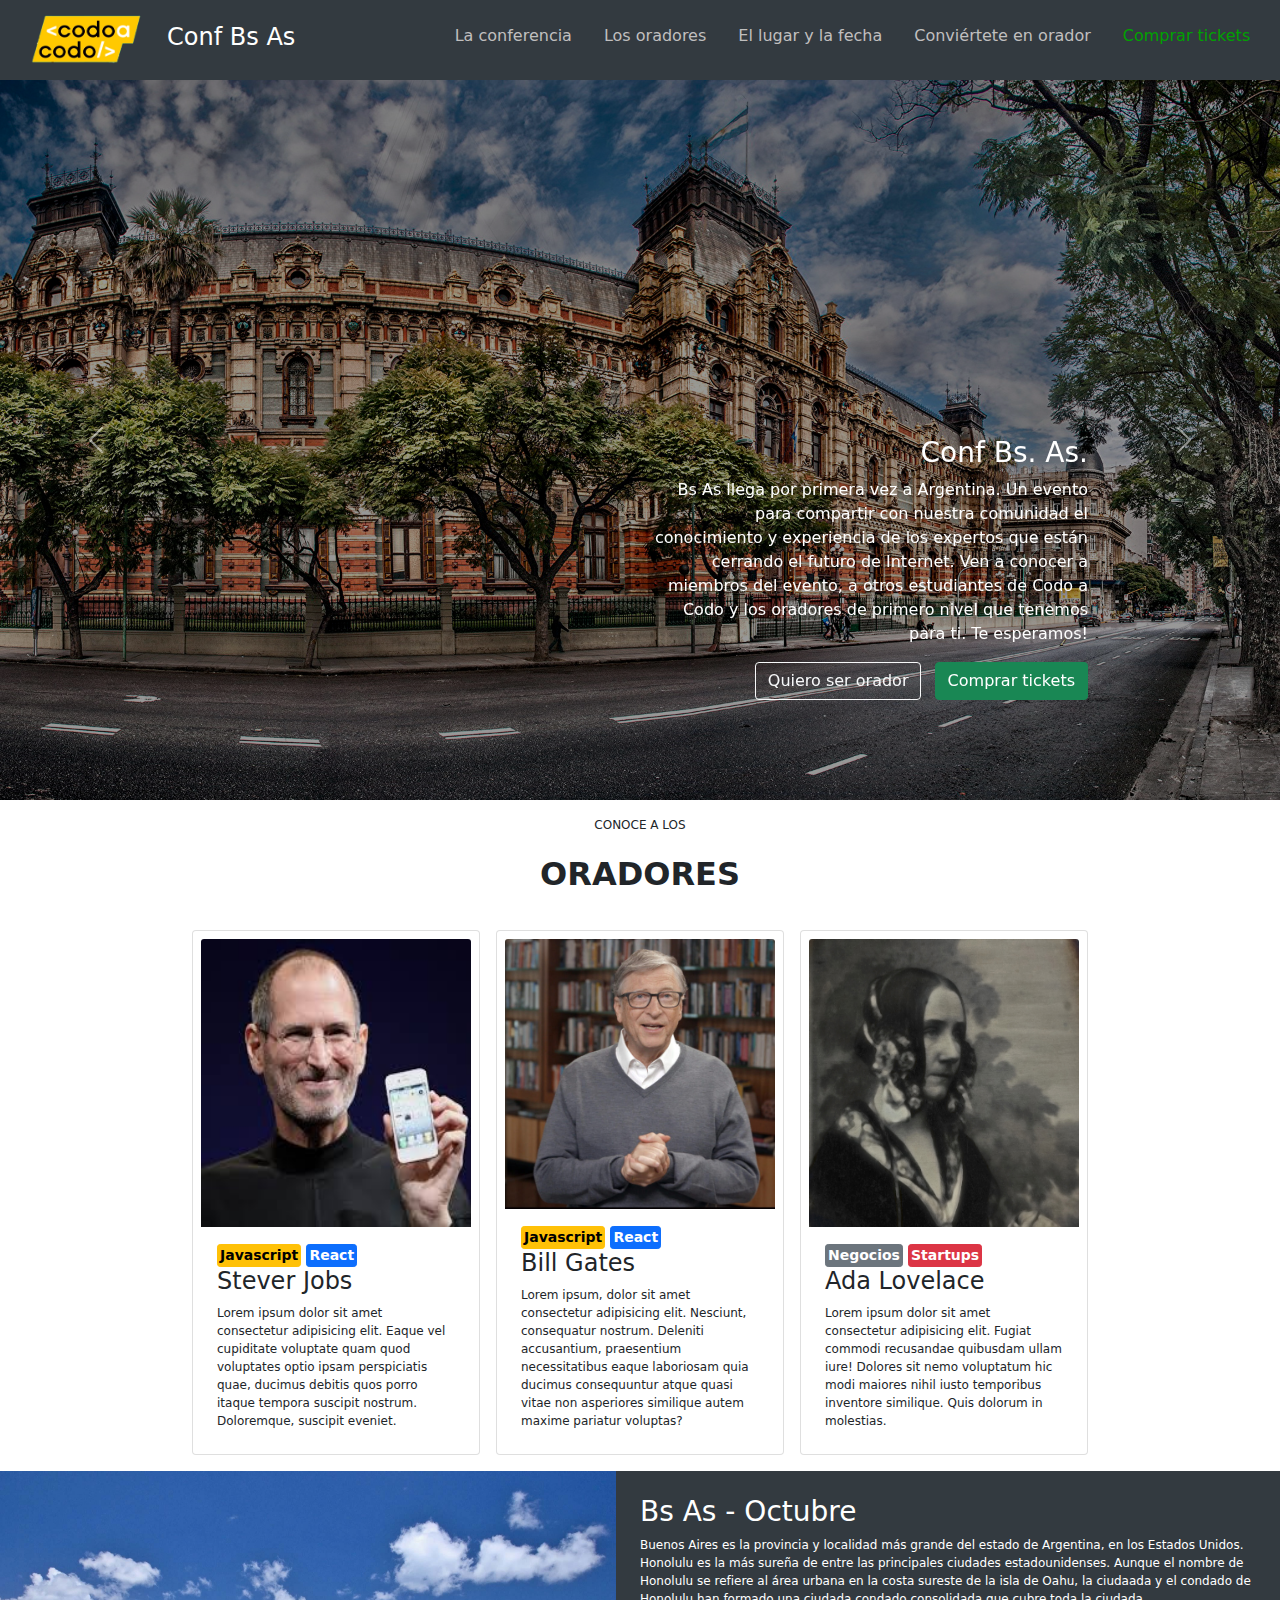
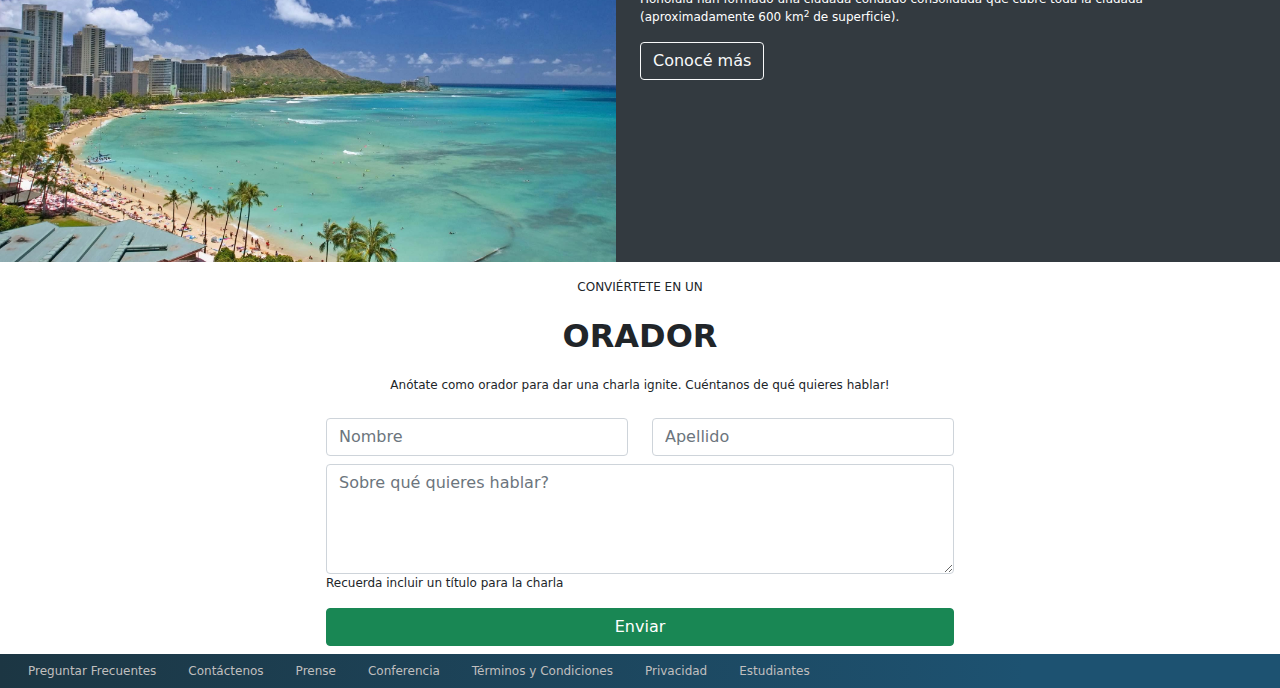
==== index.html @ 6a8ac91a "v.RC-01-edito alineacion header" ====
<!DOCTYPE html>
<html lang="es">
<head>
    <meta charset="UTF-8">
    <meta http-equiv="X-UA-Compatible" content="IE=edge">
    <meta name="viewport" content="width=device-width, initial-scale=1.0">
    <link rel="stylesheet" href="bootstrap-5.1.3-dist/css/bootstrap.min.css">
    <title>CaC22035-PHP-TP-Integradror</title>
    <style>
        *{
            margin: 0px;
            padding: 0px;
            box-sizing: border-box;
        }        
        .colorFondo{
            background-color: rgb(51,58,64);
        }
        .colorgradiente{
            /* desde rgb(29,55,68)=#1c3643 hasta rgb(29,82,113)=#1d5271*/ 
            /* background-image: linear-gradient(to left, #051937, #004d7a, #008793, #00bf72, #a8eb12); */
            background: linear-gradient(90deg,#1c3643 0%, #1d5271 80%);
        }
        .buttom_bajo{
            padding: 0px 2px;
            font-weight: bold;
        }
        /* .imagenopaca{
            filter: brightness(0.1);
            filter: opacity(0.8);
        } */
        .sobreCarrousel{
            background-color: black;
            filter:opacity(0.5);
            position: absolute;
            left: 0px;
            bottom: 0px;
            width: 100%;
            text-align: right;
        }
        /* div[class|="solapado"]{
            /* position: absolute; * /
        } */
        /* div.solapado_2{
            color: white;
            margin: 10%;
            /* text-align: right; * /
            align-items: right ;
                position: relative;
                top: 0px;
                left: 0px;
            z-index: 100;
            width: 50%;
            height: 50%;
        } */
        .buttom_opaco_soloborde  {
            border-color: white;
            color: white;
        }
        .buttom_opaco_visible{
            filter: opacity(100%);
            color: white;
        }
        .fuentexs{
            font-size: 0.75em;
        }
        .fuentemd{
            font-size: 2em;
            font-weight: bold;
        }
        .nav-link{
            text-decoration: none;
            color: rgb(192, 191, 191);
        }
        .nav-link:active{
            color: white;
        }
        .filter{
            -webkit-filter: brightness(60%);
            filter: brightness(60%);
        }
        .no-filter{
            -webkit-filter: brightness(100%);
            filter: brightness(100%);
        }

    </style>
</head>
<body>
    <!-- PHP FULL STACK - CaC 22035 - 1er C 2022 - TP Integrador Final Front End -->
    <!-- Alcance: Deberán replicar la siguiente página principal con lo visto en clase hasta el momento, se recomienda usar bootstrap.
        - Las imágenes a utilizar se encuentran en un comprimido, así como la imagen final.
        - La entrega será pegando el link de donde está alojado su trabajo, puede ser cualquiera de las siguientes alternativas ftp, servidor gratuito, github o algúna herramienta que permita alojar el trabajo.
        - Fecha de entrega 1/5    
    -->
    <header class="colorFondo">
        <div class="container-fluid">

            <div class="row">
                <div class="col-12 col-md-4"> <!--logo codo a codo-->
                    <!-- justify-content: right -->
                    <img src="img/logo_codoacodo.png"  style="width: 150px; height:80px;"> <!-- class="img-fluid" -->
                <!-- </div> -->
                <!-- <div class="col-2"> titulo -->
                    <!-- justify-content: left -->
                    <span class="float-left text-white" style="font-size: 1.5em;">Conf Bs As</span>
                </div>
                <div class="col-12 col-md-8 justify-content-end align-middle mt-3 mr-1">  <!-- nav -->
                    <ul class="nav">
                        <li class="nav-item">            
                            <a class="nav-link active" href="#conferencia">La conferencia</a>            
                        </li>            
                        <li class="nav-item">            
                            <a class="nav-link" href="#oradores">Los oradores</a>            
                        </li> 
                        <li class="nav-item">            
                            <a class="nav-link" href="#lugaryfecha">El lugar y la fecha</a>            
                        </li>        
                        <li class="nav-item">            
                            <a class="nav-link" href="#convertite">Conviértete en orador</a>            
                        </li>                                    
                        <li class="nav-item">            
                            <a class="nav-link" href="#comprar" style="color: rgb(1, 161, 1);">Comprar tickets</a>            
                        </li>            
                    </ul>  
                </div>
            </div>
        </div>
    </header>
    <main style="margin:0; padding:0;">
        <div class="container-fluid">
            <div class="row justify-content-xs-center" id="conferencia">   <!-- CARROUSEL --> 
                <!-- viene de /clase14/bootstrapCarrouse.html -->
                <div class="col p-0 m-0">  <!-- <div class="col-sm-12">-->
                    <!-- <div class="solapado_1"> -->
                        <div id="carouselExampleControls" class="carousel slide" data-bs-ride="carousel">
                            <div class="carousel-inner">
                                <div class="carousel-item "> <!-- active-->
                                    <img src="img/carrousel_ba1.jpg" class="d-block w-100 filter" alt="BA1"><!-- class="imagenopaca" width="500" height="500"-->

                                    <div class="carousel-caption text-end pb-5" >
                                        <div class="row">
                                            <div class="col-lg-6 offset-lg-6 text-white no-filter">
                                                <h3>Conf Bs. As.</h3>
                                                <p>Bs As llega  por primera vez a Argentina. Un evento para compartir con nuestra comunidad el conocimiento y experiencia de los expertos que están cerrando el futuro de Internet. Ven a conocer a miembros del evento, a otros estudiantes de Codo a Codo y los oradores de primero nivel que tenemos para ti. Te esperamos!</p>
                                                <p><a class="btn btn-outline-light mb-3" href="#convertite">Quiero ser orador</a> <a class="btn btn-success ms-2 mb-3" href="#comprar">Comprar tickets</a></p>
                                            </div>
                                        </div>
                                    </div>

                                </div>
                                <div class="carousel-item">
                                    <img src="img/carrousel_ba2.jpg" class="d-block w-100 filter" alt="BA2">

                                    <div class="carousel-caption text-end pb-5" >
                                        <div class="row">
                                            <div class="col-lg-6 offset-lg-6 text-white no-filter">
                                                <h3>Conf Bs. As.</h3>
                                                <p>Bs As llega  por primera vez a Argentina. Un evento para compartir con nuestra comunidad el conocimiento y experiencia de los expertos que están cerrando el futuro de Internet. Ven a conocer a miembros del evento, a otros estudiantes de Codo a Codo y los oradores de primero nivel que tenemos para ti. Te esperamos!</p>
                                                <p><a class="btn btn-outline-light mb-3" href="#convertite">Quiero ser orador</a> <a class="btn btn-success ms-2 mb-3" href="#comprar">Comprar tickets</a></p>
                                            </div>
                                        </div>
                                    </div>
                                    
                                </div>
                                <div class="carousel-item">
                                    <img src="img/carrousel_ba3.jpg" class="d-block w-100 filter" alt="BA3">

                                    <div class="carousel-caption text-end pb-5" >
                                        <div class="row">
                                            <div class="col-lg-6 offset-lg-6 text-white no-filter">
                                                <h3>Conf Bs. As.</h3>
                                                <p>Bs As llega  por primera vez a Argentina. Un evento para compartir con nuestra comunidad el conocimiento y experiencia de los expertos que están cerrando el futuro de Internet. Ven a conocer a miembros del evento, a otros estudiantes de Codo a Codo y los oradores de primero nivel que tenemos para ti. Te esperamos!</p>
                                                <p><a class="btn btn-outline-light mb-3" href="#convertite">Quiero ser orador</a> <a class="btn btn-success ms-2 mb-3" href="#comprar">Comprar tickets</a></p>
                                            </div>
                                        </div>
                                    </div>

                                </div>
                                <div class="carousel-item active">
                                    <img src="img/carrousel_hawaii.jpg" class="d-block w-100 filter" alt="Hawaii1">

                                    <div class="carousel-caption text-end pb-5" >
                                        <div class="row">
                                            <div class="col-lg-6 offset-lg-6 text-white no-filter">
                                                <h3>Conf Bs. As.</h3>
                                                <p>Bs As llega  por primera vez a Argentina. Un evento para compartir con nuestra comunidad el conocimiento y experiencia de los expertos que están cerrando el futuro de Internet. Ven a conocer a miembros del evento, a otros estudiantes de Codo a Codo y los oradores de primero nivel que tenemos para ti. Te esperamos!</p>
                                                <p><a class="btn btn-outline-light mb-3" href="#convertite">Quiero ser orador</a> <a class="btn btn-success ms-2 mb-3" href="#comprar">Comprar tickets</a></p>
                                            </div>
                                        </div>
                                    </div>

                                </div>
                                <div class="carousel-item">
                                    <img src="img/carrousel_hawaii2.jpg" class="d-block w-100 imfilteragenopaca" alt="Hawaii2">

                                    <div class="carousel-caption text-end pb-5" >
                                        <div class="row">
                                            <div class="col-lg-6 offset-lg-6 text-white no-filter">
                                                <h3>Conf Bs. As.</h3>
                                                <p>Bs As llega  por primera vez a Argentina. Un evento para compartir con nuestra comunidad el conocimiento y experiencia de los expertos que están cerrando el futuro de Internet. Ven a conocer a miembros del evento, a otros estudiantes de Codo a Codo y los oradores de primero nivel que tenemos para ti. Te esperamos!</p>
                                                <p><a class="btn btn-outline-light mb-3" href="#convertite">Quiero ser orador</a> <a class="btn btn-success ms-2 mb-3" href="#comprar">Comprar tickets</a></p>
                                            </div>
                                        </div>
                                    </div>

                                </div>
                                <div class="carousel-item">
                                    <img src="img/carrousel_hawaii3.jpg" class="d-block w-100 filter" alt="Hawaii3">

                                    <div class="carousel-caption text-end pb-5" >
                                        <div class="row">
                                            <div class="col-lg-6 offset-lg-6 text-white no-filter">
                                                <h3>Conf Bs. As.</h3>
                                                <p>Bs As llega  por primera vez a Argentina. Un evento para compartir con nuestra comunidad el conocimiento y experiencia de los expertos que están cerrando el futuro de Internet. Ven a conocer a miembros del evento, a otros estudiantes de Codo a Codo y los oradores de primero nivel que tenemos para ti. Te esperamos!</p>
                                                <p><a class="btn btn-outline-light mb-3" href="#convertite">Quiero ser orador</a> <a class="btn btn-success ms-2 mb-3" href="#comprar">Comprar tickets</a></p>
                                            </div>
                                        </div>
                                    </div>

                                </div>                            
                            </div>
                            <button class="carousel-control-prev" type="button" data-bs-target="#carouselExampleControls" data-bs-slide="prev">
                                <span class="carousel-control-prev-icon" aria-hidden="true"></span>
                                <span class="visually-hidden">Previous</span>
                            </button>
                            <button class="carousel-control-next" type="button" data-bs-target="#carouselExampleControls" data-bs-slide="next">
                                <span class="carousel-control-next-icon" aria-hidden="true"></span>
                                <span class="visually-hidden">Next</span>
                            </button>
                        </div>  
                    <!-- </div> -->
                </div>                
            </div>

            <div class="row" id="oradores">   <!-- ORADORES --> <!-- CARD -->
                <div class="col d-flex justify-content-center pt-3 fuentexs"><p>CONOCE A LOS</p></div>
            </div>
            <div class="row justify-content-center">
                <div class="col d-flex justify-content-center pt-0 fuentemd"><p>ORADORES</p></div>
            </div>                
                <div class="row">
                    <!-- Como solo tengo que pegar el codigo, linkeo las imagenes de los Cards:
                            imagen HTML5: https://disenowebakus.net/imagenes/articulos/html5.jpg
                            imagen CSS3: https://www.alexmedina.net/wp-content/uploads/2020/08/css_blog.png
                            imagen BOOSTRAP: https://marcosaguilar.es/wp-content/uploads/2019/08/bootstrap-social-share.png
                    -->              
                    <!-- <div class="card-group"> -->
                    <div class="container w-75 d-flex p-2 mx-auto justify-content-sm-center">
                        <!-- <div class="card" style="width: 100%; height: 50%;"> -->
                        <div class="card p-2 m-2 " style="width: 18rem;">
                            <!-- .img-fluid: hace q imagen entre en una celda de la grid donde esta inserta -->
                            <img src="img/orador_steve.jpg" class="card-img-top img-fluid" style="width: 100%; height:100%;" alt="Orador Steve Jobs">            
                            <div class="card-body">     
                                <button type="button" class="btn btn-warning btn-sm buttom_bajo">Javascript</button> 
                                <button type="button" class="btn btn-primary btn-sm buttom_bajo">React</button>     
                                <h4 class="card-title">Stever Jobs</h4>            
                                <p class="card-text fuentexs">Lorem ipsum dolor sit amet consectetur adipisicing elit. Eaque vel cupiditate voluptate quam quod voluptates optio ipsam perspiciatis quae, ducimus debitis quos porro itaque tempora suscipit nostrum. Doloremque, suscipit eveniet.</p>          
                            </div>            
                        </div>   
                        <!-- <div class="card" style="width:100%; height: 50%;"> -->
                        <div class="card p-2 m-2 " style="width: 18rem;">
                            <img src="img/orador_bill.jpg" class="card-img-top img-fluid" style="width: 100%; height:100%;"  alt="Orador Bill Gates">            
                            <div class="card-body">          
                                <button type="button" class="btn btn-warning btn-sm buttom_bajo">Javascript</button> 
                                <button type="button" class="btn btn-primary btn-sm buttom_bajo">React</button>         
                                <h4 class="card-title">Bill Gates</h4>            
                                <p class="card-text fuentexs">Lorem ipsum, dolor sit amet consectetur adipisicing elit. Nesciunt, consequatur nostrum. Deleniti accusantium, praesentium necessitatibus eaque laboriosam quia ducimus consequuntur atque quasi vitae non asperiores similique autem maxime pariatur voluptas?</p>          
                            </div>    
                        </div>
                        <!-- <div class="card" style="width: 100%; height: 50%;"> -->
                        <div class="card p-2 m-2 cardFondo" style="width: 18rem;">
                            <img src="img/orador_ada.jpeg" class="card-img-top img-fluid" style="width: 100%; height:100%;" alt="Oradora Ada">            
                            <div class="card-body">         
                                <button type="button" class="btn btn-secondary btn-sm buttom_bajo">Negocios</button> 
                                <button type="button" class="btn btn-danger btn-sm buttom_bajo">Startups</button>          
                                <h4 class="card-title">Ada Lovelace</h4>            
                                <p class="card-text fuentexs">Lorem ipsum dolor sit amet consectetur adipisicing elit. Fugiat commodi recusandae quibusdam ullam iure! Dolores sit nemo voluptatum hic modi maiores nihil iusto temporibus inventore similique. Quis dolorum in molestias.</p>          
                            </div>   
                        </div>  
                    </div>
                </div>
            <!-- </div> -->
            <!-- <div class="row" id="lugaryfecha">   PANTALLA DIVIDIDA -->
        
            <divc class="row" id="lugaryfecha">
                <div class="col m-0 p-0">
                    <img src="img/pantalladividida_honolulu.jpg" class="img-fluid" style="width: 100%; height:100%;" alt="Fecha y Hora">
                </div>
                <div class="col m-0 p-4 text-white colorFondo fuentexs">
                        <h3>Bs As - Octubre</h3>
                        <p>Buenos Aires es la provincia y localidad más grande del estado de Argentina, en los Estados Unidos. Honolulu es la más sureña de entre las principales ciudades estadounidenses. Aunque el nombre de Honolulu se refiere al área urbana en la costa sureste de la isla de Oahu, la ciudaada y el condado de Honolulu han formado una ciudada condado consolidada que cubre toda la ciudada (aproximadamente 600 km<sup>2</sup> de superficie).</p>
                        <p><a class="btn btn-outline-light mb-3" href="">Conocé más</a></p>        
                </div>              
            </div>
            
            <div class="row" id="convertite">   <!-- CONVIERTETE EN ORADOR -->
                <div class="col d-flex justify-content-center pt-3 m-0 fuentexs"><p>CONVIÉRTETE EN UN</p></div>
            </div>
            <div class="row">
                <div class="col d-flex justify-content-center pt-0 fuentemd m-0"><p>ORADOR</p></div>
            </div>   
            <div class="row">
                <div class="col d-flex justify-content-center pt-0 fuentexs m-0"><p>Anótate como orador para dar una charla ignite. Cuéntanos de qué quieres hablar!</p></div>
            </div>                 
            <div class="row pt-2"> <!--Formulario-->
                <div class="col-sm-3"></div>

                <!-- <div class="container w-75 d-flex p-2 mx-auto justify-content-sm-center"></div> -->

                <div class="col-sm-6">
                    <form>
                        <!-- <div class="input-group-sm">
                            <input type="text" class="form-control" placeholder="Nombre">  
                            <input type="text" class="form-control" placeholder="Apellido">   
                        </div> -->
                        <div class="row border-0">    
                            <div class="col-sm-6"><input type="text" class="form-control" placeholder="Nombre"></div>    
                            <div class="col-sm-6"><input type="text" class="form-control" placeholder="Apellido"></div>    
                        </div>  

                        <!-- <div class="form-group pt-2">                     
                            <input type="text" class="form-control" placeholder="Nombre">                     
                        </div>  
                        <div class="form-group pt-2">                       
                            <input type="text" class="form-control" placeholder="Apellido">           
                        </div>    -->

                        <div class="form-group pt-2">                       
                            <textarea class="form-control" placeholder="Sobre qué quieres hablar?" rows="4"></textarea>  
                            <p class="fuentexs">Recuerda incluir un título para la charla</p>         
                        </div>                                   
                        <button type="submit" class="btn btn-success w-100">Enviar</button>            
                    </form>   
                </div>
                <div class="col-sm-3"></div>
            </div>
            <!-- <div class="row-cols-2">
                <div class="col py-3 px-lg-5 border ">
                    <input type="text" class="form-control" placeholder="Nombre">
                </div>
                <div class="col py-3 px-lg-5 border t">
                    <input type="text" class="form-control" placeholder="Apellido">
                </div>                 
            </div> -->
            <!-- <div class="row" id="comprar">   
                COMPRAR TICKETS
            </div> -->
        </div>
    </main>
    <footer>
        <div class="container-fluid colorgradiente">
            <!-- <div class="row"></div> -->
            <div class="row mt-2 m-b-2 justify-content-center">
                <!-- <div class="col-1"></div> -->
                <div class="col fuenteBlanca fuentexs">
                    <ul class="nav">
                        <li class="nav-item text-white">            
                        <a class="nav-link active" href="#">Preguntar Frecuentes</a>            
                        </li>            
                        <li class="nav-item">            
                        <a class="nav-link" href="#">Contáctenos</a>            
                        </li>            
                        <li class="nav-item">            
                        <a class="nav-link" href="#">Prense</a>            
                        </li>            
                        <li class="nav-item">            
                        <a class="nav-link" href="#">Conferencia</a>            
                        </li>            
                        <li class="nav-item">            
                            <a class="nav-link" href="#">Términos y Condiciones</a>            
                        </li>            
                        <li class="nav-item">            
                            <a class="nav-link" href="#">Privacidad</a>            
                        </li>            
                        <li class="nav-item">            
                            <a class="nav-link" href="#">Estudiantes</a>            
                        </li>                      
                    </ul>  
                </div>
                <!-- <div class="col-1"></div> -->
            </div>
        </div>
        <!-- <div class="row"></div> -->
    </footer>

    

   

    <script src="bootstrap-5.1.3-dist/js/bootstrap.min.js"></script>     
</body>
</html>
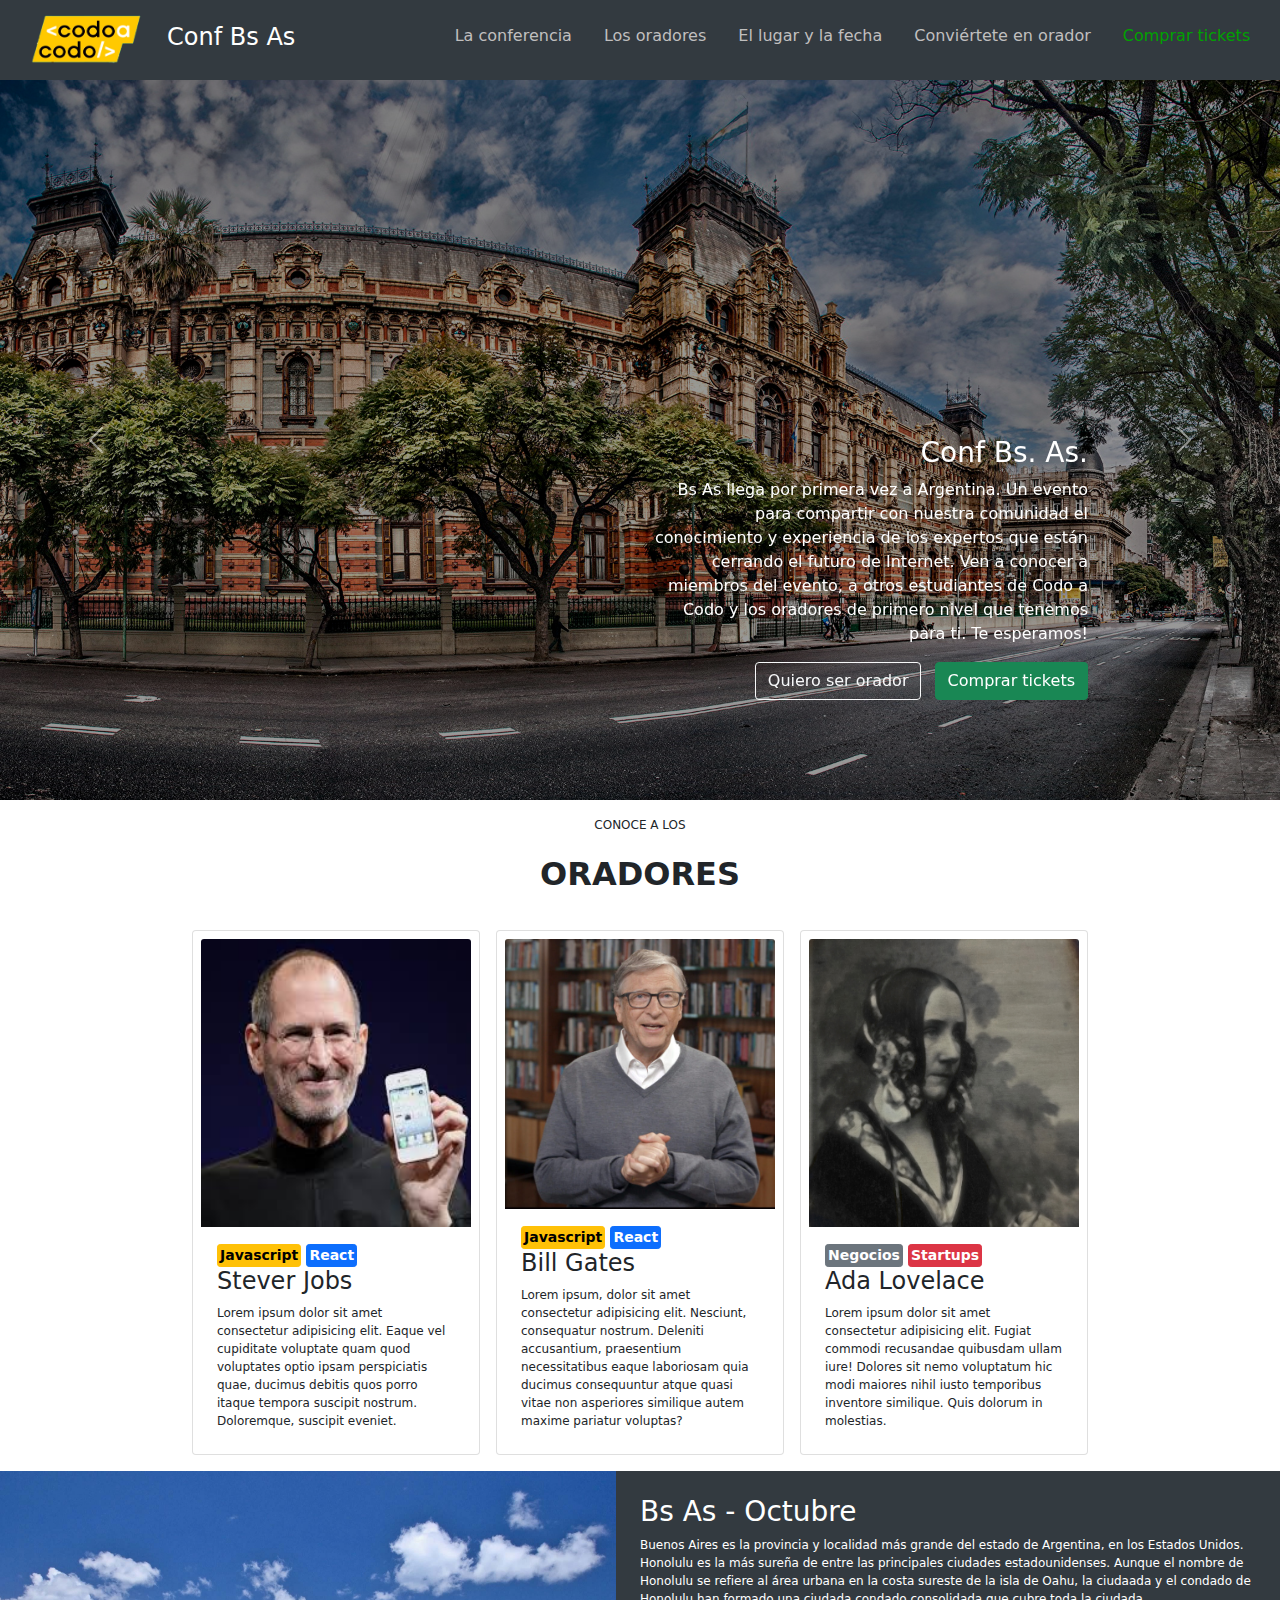
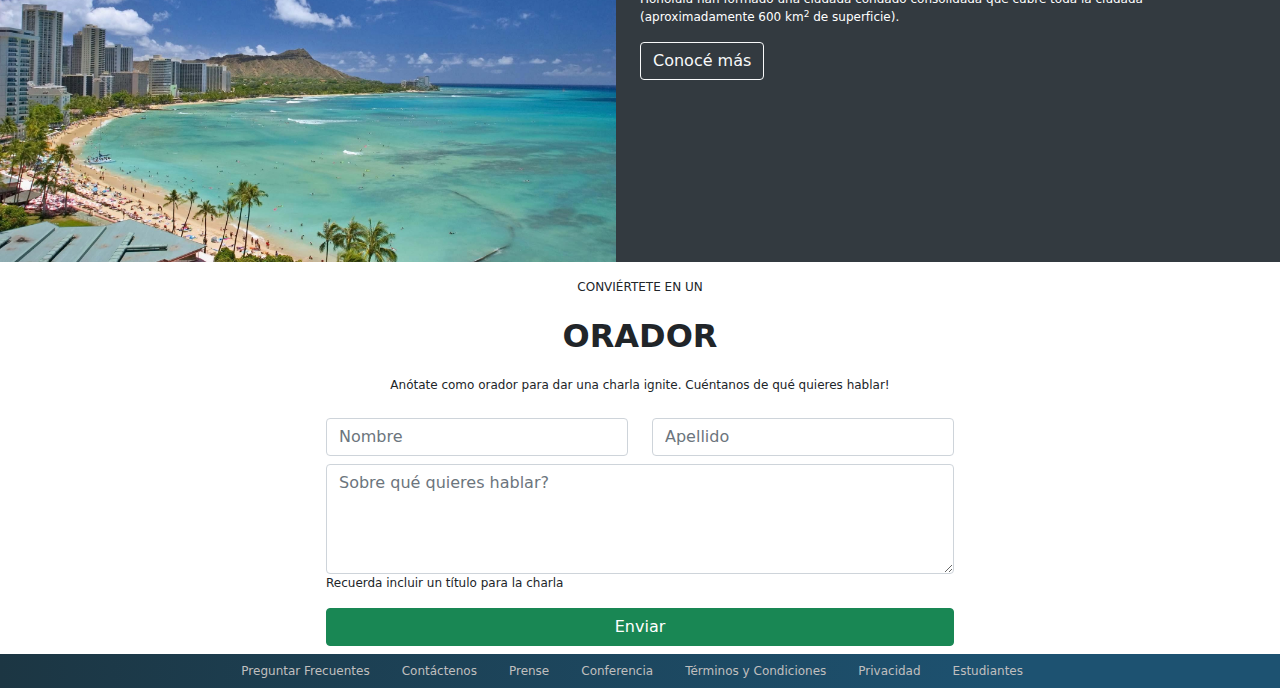
==== commit e1612599: "v.RC-01-centro footer" ====
--- a/index.html
+++ b/index.html
@@ -63,6 +63,9 @@
         .fuentexs{
             font-size: 0.75em;
         }
+        .fuentesm{
+            font-size: 1em;
+        }
         .fuentemd{
             font-size: 2em;
             font-weight: bold;
@@ -141,7 +144,7 @@
                                         <div class="row">
                                             <div class="col-lg-6 offset-lg-6 text-white no-filter">
                                                 <h3>Conf Bs. As.</h3>
-                                                <p>Bs As llega  por primera vez a Argentina. Un evento para compartir con nuestra comunidad el conocimiento y experiencia de los expertos que están cerrando el futuro de Internet. Ven a conocer a miembros del evento, a otros estudiantes de Codo a Codo y los oradores de primero nivel que tenemos para ti. Te esperamos!</p>
+                                                <p class="fuentesm">Bs As llega  por primera vez a Argentina. Un evento para compartir con nuestra comunidad el conocimiento y experiencia de los expertos que están cerrando el futuro de Internet. Ven a conocer a miembros del evento, a otros estudiantes de Codo a Codo y los oradores de primero nivel que tenemos para ti. Te esperamos!</p>
                                                 <p><a class="btn btn-outline-light mb-3" href="#convertite">Quiero ser orador</a> <a class="btn btn-success ms-2 mb-3" href="#comprar">Comprar tickets</a></p>
                                             </div>
                                         </div>
@@ -286,9 +289,9 @@
                 <div class="col m-0 p-0">
                     <img src="img/pantalladividida_honolulu.jpg" class="img-fluid" style="width: 100%; height:100%;" alt="Fecha y Hora">
                 </div>
-                <div class="col m-0 p-4 text-white colorFondo fuentexs">
+                <div class="col m-0 p-4 text-white colorFondo">
                         <h3>Bs As - Octubre</h3>
-                        <p>Buenos Aires es la provincia y localidad más grande del estado de Argentina, en los Estados Unidos. Honolulu es la más sureña de entre las principales ciudades estadounidenses. Aunque el nombre de Honolulu se refiere al área urbana en la costa sureste de la isla de Oahu, la ciudaada y el condado de Honolulu han formado una ciudada condado consolidada que cubre toda la ciudada (aproximadamente 600 km<sup>2</sup> de superficie).</p>
+                        <p class="fuentexs">Buenos Aires es la provincia y localidad más grande del estado de Argentina, en los Estados Unidos. Honolulu es la más sureña de entre las principales ciudades estadounidenses. Aunque el nombre de Honolulu se refiere al área urbana en la costa sureste de la isla de Oahu, la ciudaada y el condado de Honolulu han formado una ciudada condado consolidada que cubre toda la ciudada (aproximadamente 600 km<sup>2</sup> de superficie).</p>
                         <p><a class="btn btn-outline-light mb-3" href="">Conocé más</a></p>        
                 </div>              
             </div>
@@ -352,7 +355,7 @@
             <!-- <div class="row"></div> -->
             <div class="row mt-2 m-b-2 justify-content-center">
                 <!-- <div class="col-1"></div> -->
-                <div class="col fuenteBlanca fuentexs">
+                <div class="col-12 col-md-8 justify-content-end fuenteBlanca fuentexs">
                     <ul class="nav">
                         <li class="nav-item text-white">            
                         <a class="nav-link active" href="#">Preguntar Frecuentes</a>            
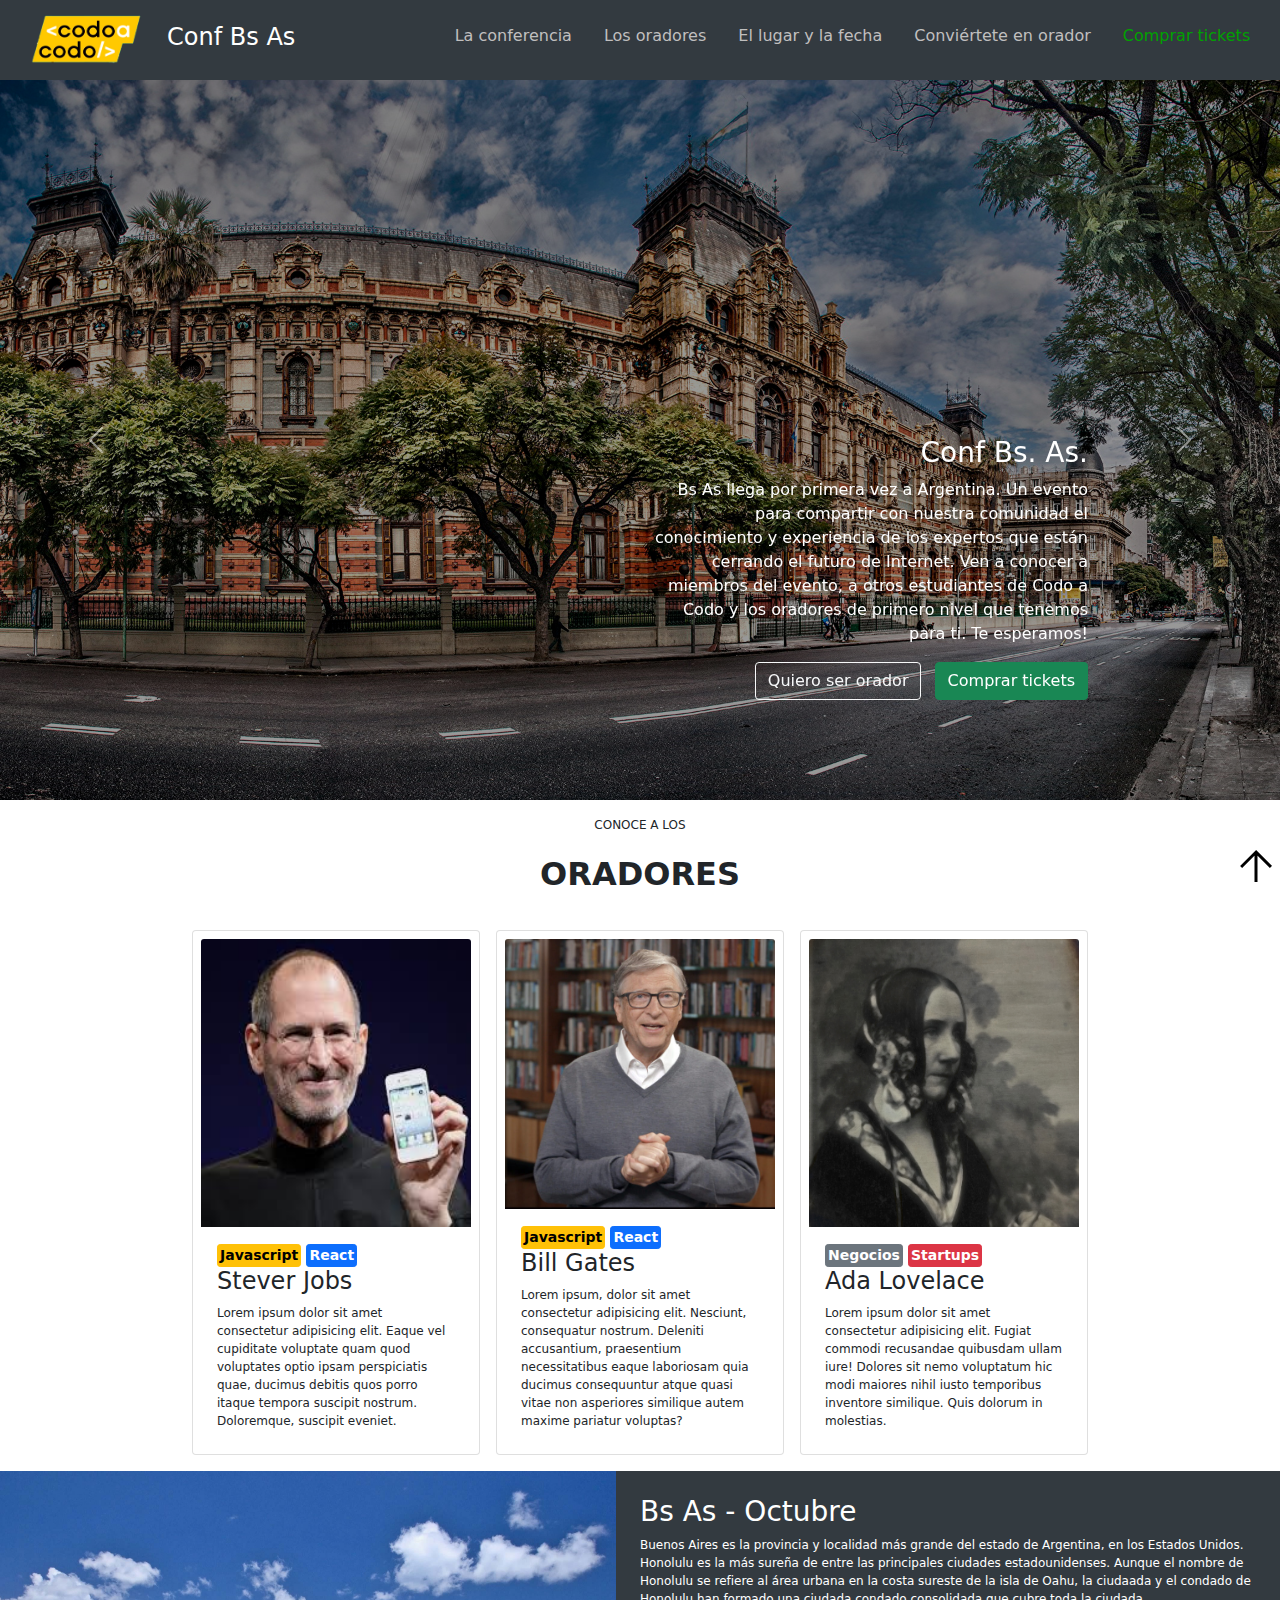
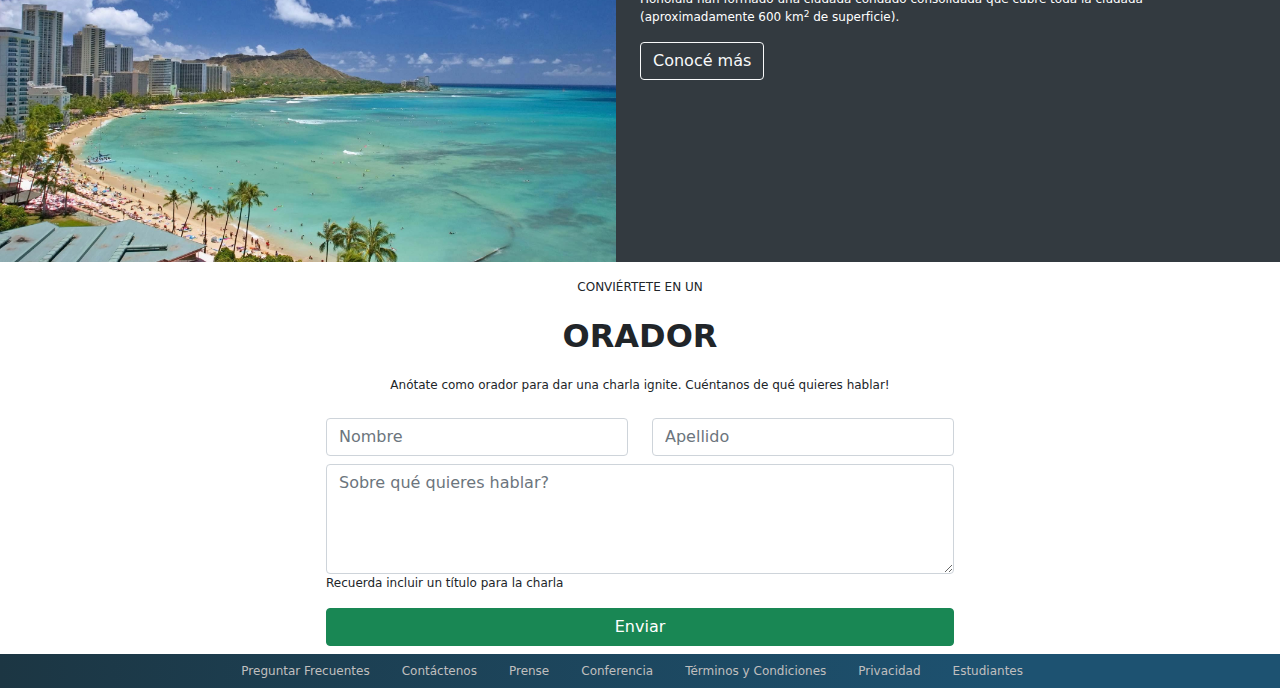
==== commit 4d3a5978: "v.RC-01-agrego boton footer volver fixed" ====
--- a/index.html
+++ b/index.html
@@ -85,7 +85,13 @@
             -webkit-filter: brightness(100%);
             filter: brightness(100%);
         }
-
+        .fijo{
+            position: fixed;
+            bottom: 10px;
+            right: 0px;
+            z-index: 101;
+            background-color: transparent;
+        }
     </style>
 </head>
 <body>
@@ -95,7 +101,7 @@
         - La entrega será pegando el link de donde está alojado su trabajo, puede ser cualquiera de las siguientes alternativas ftp, servidor gratuito, github o algúna herramienta que permita alojar el trabajo.
         - Fecha de entrega 1/5    
     -->
-    <header class="colorFondo">
+    <header class="colorFondo" id="header">
         <div class="container-fluid">
 
             <div class="row">
@@ -349,12 +355,16 @@
                 COMPRAR TICKETS
             </div> -->
         </div>
+
+        <!-- boton ciruclar fixed -->
+        <div class="fijo"> 
+            <a href="#header" alt="Volver al Menu"><img src="img/arrow_upward_FILL0_wght400_GRAD0_opsz48.png" alt="Volver al Menu" class="rounded-circle"></a> 
+        </div>
     </main>
     <footer>
         <div class="container-fluid colorgradiente">
             <!-- <div class="row"></div> -->
             <div class="row mt-2 m-b-2 justify-content-center">
-                <!-- <div class="col-1"></div> -->
                 <div class="col-12 col-md-8 justify-content-end fuenteBlanca fuentexs">
                     <ul class="nav">
                         <li class="nav-item text-white">            
@@ -380,7 +390,6 @@
                         </li>                      
                     </ul>  
                 </div>
-                <!-- <div class="col-1"></div> -->
             </div>
         </div>
         <!-- <div class="row"></div> -->
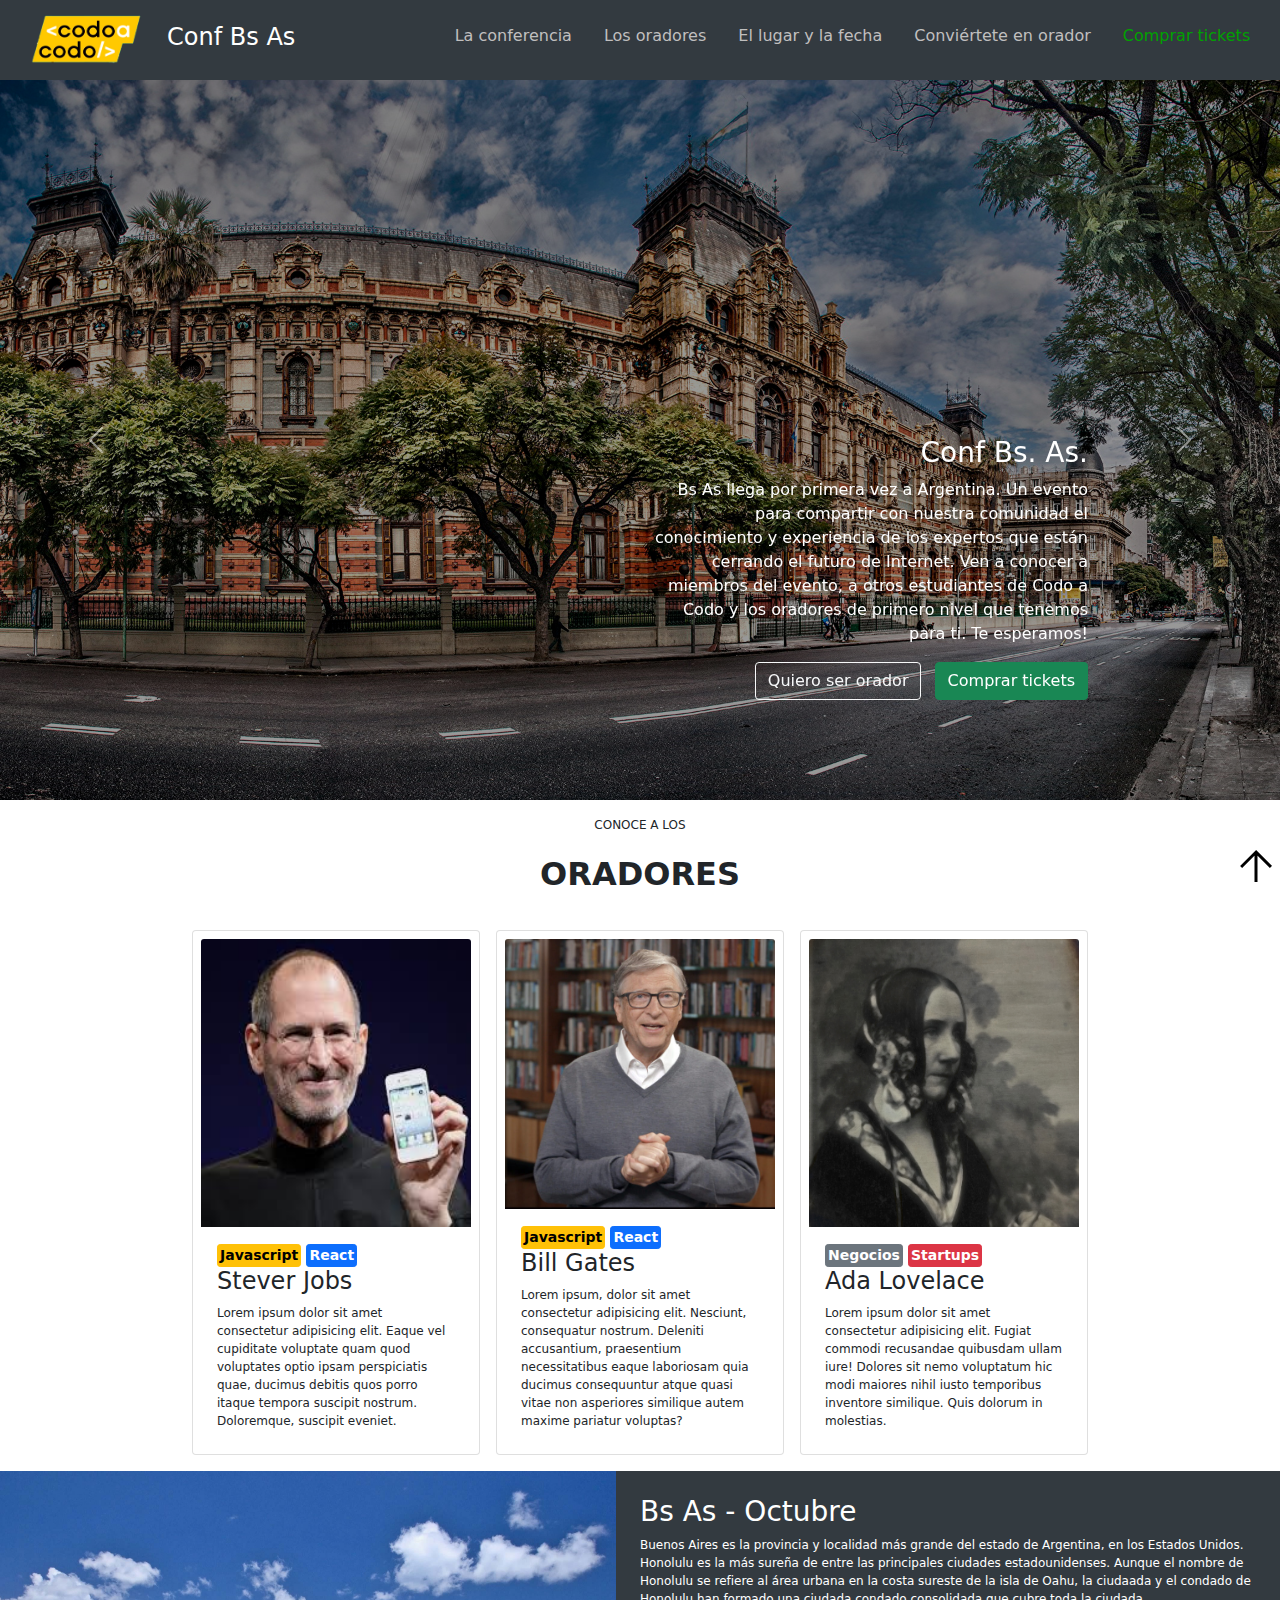
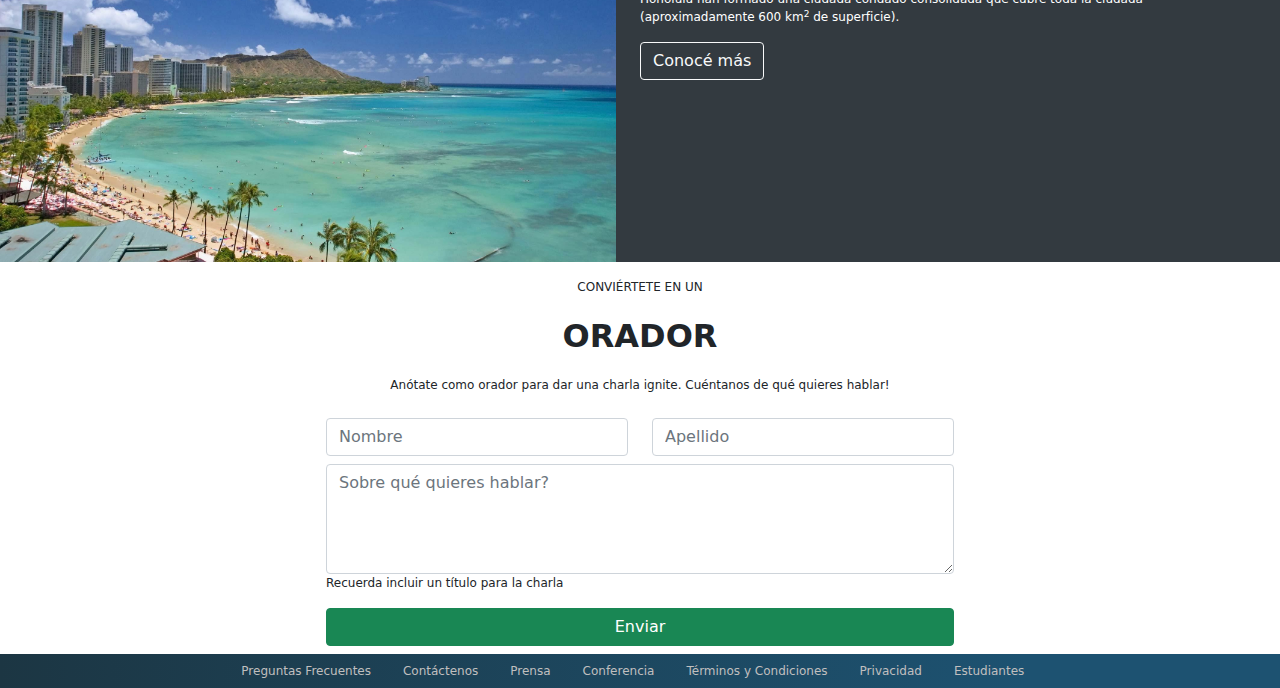
==== commit 60d523d0: "v.RC-01-Agrego el css" ====
--- a/index.html
+++ b/index.html
@@ -5,94 +5,8 @@
     <meta http-equiv="X-UA-Compatible" content="IE=edge">
     <meta name="viewport" content="width=device-width, initial-scale=1.0">
     <link rel="stylesheet" href="bootstrap-5.1.3-dist/css/bootstrap.min.css">
+    <link rel="stylesheet" href="css/estilos.css">
     <title>CaC22035-PHP-TP-Integradror</title>
-    <style>
-        *{
-            margin: 0px;
-            padding: 0px;
-            box-sizing: border-box;
-        }        
-        .colorFondo{
-            background-color: rgb(51,58,64);
-        }
-        .colorgradiente{
-            /* desde rgb(29,55,68)=#1c3643 hasta rgb(29,82,113)=#1d5271*/ 
-            /* background-image: linear-gradient(to left, #051937, #004d7a, #008793, #00bf72, #a8eb12); */
-            background: linear-gradient(90deg,#1c3643 0%, #1d5271 80%);
-        }
-        .buttom_bajo{
-            padding: 0px 2px;
-            font-weight: bold;
-        }
-        /* .imagenopaca{
-            filter: brightness(0.1);
-            filter: opacity(0.8);
-        } */
-        .sobreCarrousel{
-            background-color: black;
-            filter:opacity(0.5);
-            position: absolute;
-            left: 0px;
-            bottom: 0px;
-            width: 100%;
-            text-align: right;
-        }
-        /* div[class|="solapado"]{
-            /* position: absolute; * /
-        } */
-        /* div.solapado_2{
-            color: white;
-            margin: 10%;
-            /* text-align: right; * /
-            align-items: right ;
-                position: relative;
-                top: 0px;
-                left: 0px;
-            z-index: 100;
-            width: 50%;
-            height: 50%;
-        } */
-        .buttom_opaco_soloborde  {
-            border-color: white;
-            color: white;
-        }
-        .buttom_opaco_visible{
-            filter: opacity(100%);
-            color: white;
-        }
-        .fuentexs{
-            font-size: 0.75em;
-        }
-        .fuentesm{
-            font-size: 1em;
-        }
-        .fuentemd{
-            font-size: 2em;
-            font-weight: bold;
-        }
-        .nav-link{
-            text-decoration: none;
-            color: rgb(192, 191, 191);
-        }
-        .nav-link:active{
-            color: white;
-        }
-        .filter{
-            -webkit-filter: brightness(60%);
-            filter: brightness(60%);
-        }
-        .no-filter{
-            -webkit-filter: brightness(100%);
-            filter: brightness(100%);
-        }
-        .fijo{
-            position: fixed;
-            bottom: 10px;
-            right: 0px;
-            z-index: 101;
-            background-color: transparent;
-        }
-    </style>
 </head>
 <body>
     <!-- PHP FULL STACK - CaC 22035 - 1er C 2022 - TP Integrador Final Front End -->
@@ -365,16 +279,16 @@
         <div class="container-fluid colorgradiente">
             <!-- <div class="row"></div> -->
             <div class="row mt-2 m-b-2 justify-content-center">
-                <div class="col-12 col-md-8 justify-content-end fuenteBlanca fuentexs">
+                <div class="col-xs-12 col-md-8 justify-content-center fuenteBlanca fuentexs">
                     <ul class="nav">
                         <li class="nav-item text-white">            
-                        <a class="nav-link active" href="#">Preguntar Frecuentes</a>            
+                        <a class="nav-link active" href="#">Preguntas Frecuentes</a>            
                         </li>            
                         <li class="nav-item">            
                         <a class="nav-link" href="#">Contáctenos</a>            
                         </li>            
                         <li class="nav-item">            
-                        <a class="nav-link" href="#">Prense</a>            
+                        <a class="nav-link" href="#">Prensa</a>            
                         </li>            
                         <li class="nav-item">            
                         <a class="nav-link" href="#">Conferencia</a>            
--- a/css/estilos.css
+++ b/css/estilos.css
@@ -0,0 +1,85 @@
+*{
+    margin: 0px;
+    padding: 0px;
+    box-sizing: border-box;
+}        
+.colorFondo{
+    background-color: rgb(51,58,64);
+}
+.colorgradiente{
+    /* desde rgb(29,55,68)=#1c3643 hasta rgb(29,82,113)=#1d5271*/ 
+    /* background-image: linear-gradient(to left, #051937, #004d7a, #008793, #00bf72, #a8eb12); */
+    background: linear-gradient(90deg,#1c3643 0%, #1d5271 80%);
+}
+.buttom_bajo{
+    padding: 0px 2px;
+    font-weight: bold;
+}
+/* .imagenopaca{
+    filter: brightness(0.1);
+    filter: opacity(0.8);
+} */
+.sobreCarrousel{
+    background-color: black;
+    filter:opacity(0.5);
+    position: absolute;
+    left: 0px;
+    bottom: 0px;
+    width: 100%;
+    text-align: right;
+}
+/* div[class|="solapado"]{
+    /* position: absolute; * /
+} */
+/* div.solapado_2{
+    color: white;
+    margin: 10%;
+    /* text-align: right; * /
+    align-items: right ;
+        position: relative;
+        top: 0px;
+        left: 0px;
+    z-index: 100;
+    width: 50%;
+    height: 50%;
+} */
+.buttom_opaco_soloborde  {
+    border-color: white;
+    color: white;
+}
+.buttom_opaco_visible{
+    filter: opacity(100%);
+    color: white;
+}
+.fuentexs{
+    font-size: 0.75em;
+}
+.fuentesm{
+    font-size: 1em;
+}
+.fuentemd{
+    font-size: 2em;
+    font-weight: bold;
+}
+.nav-link{
+    text-decoration: none;
+    color: rgb(192, 191, 191);
+}
+.nav-link:active{
+    color: white;
+}
+.filter{
+    -webkit-filter: brightness(60%);
+    filter: brightness(60%);
+}
+.no-filter{
+    -webkit-filter: brightness(100%);
+    filter: brightness(100%);
+}
+.fijo{
+    position: fixed;
+    bottom: 10px;
+    right: 0px;
+    z-index: 101;
+    background-color: transparent;
+}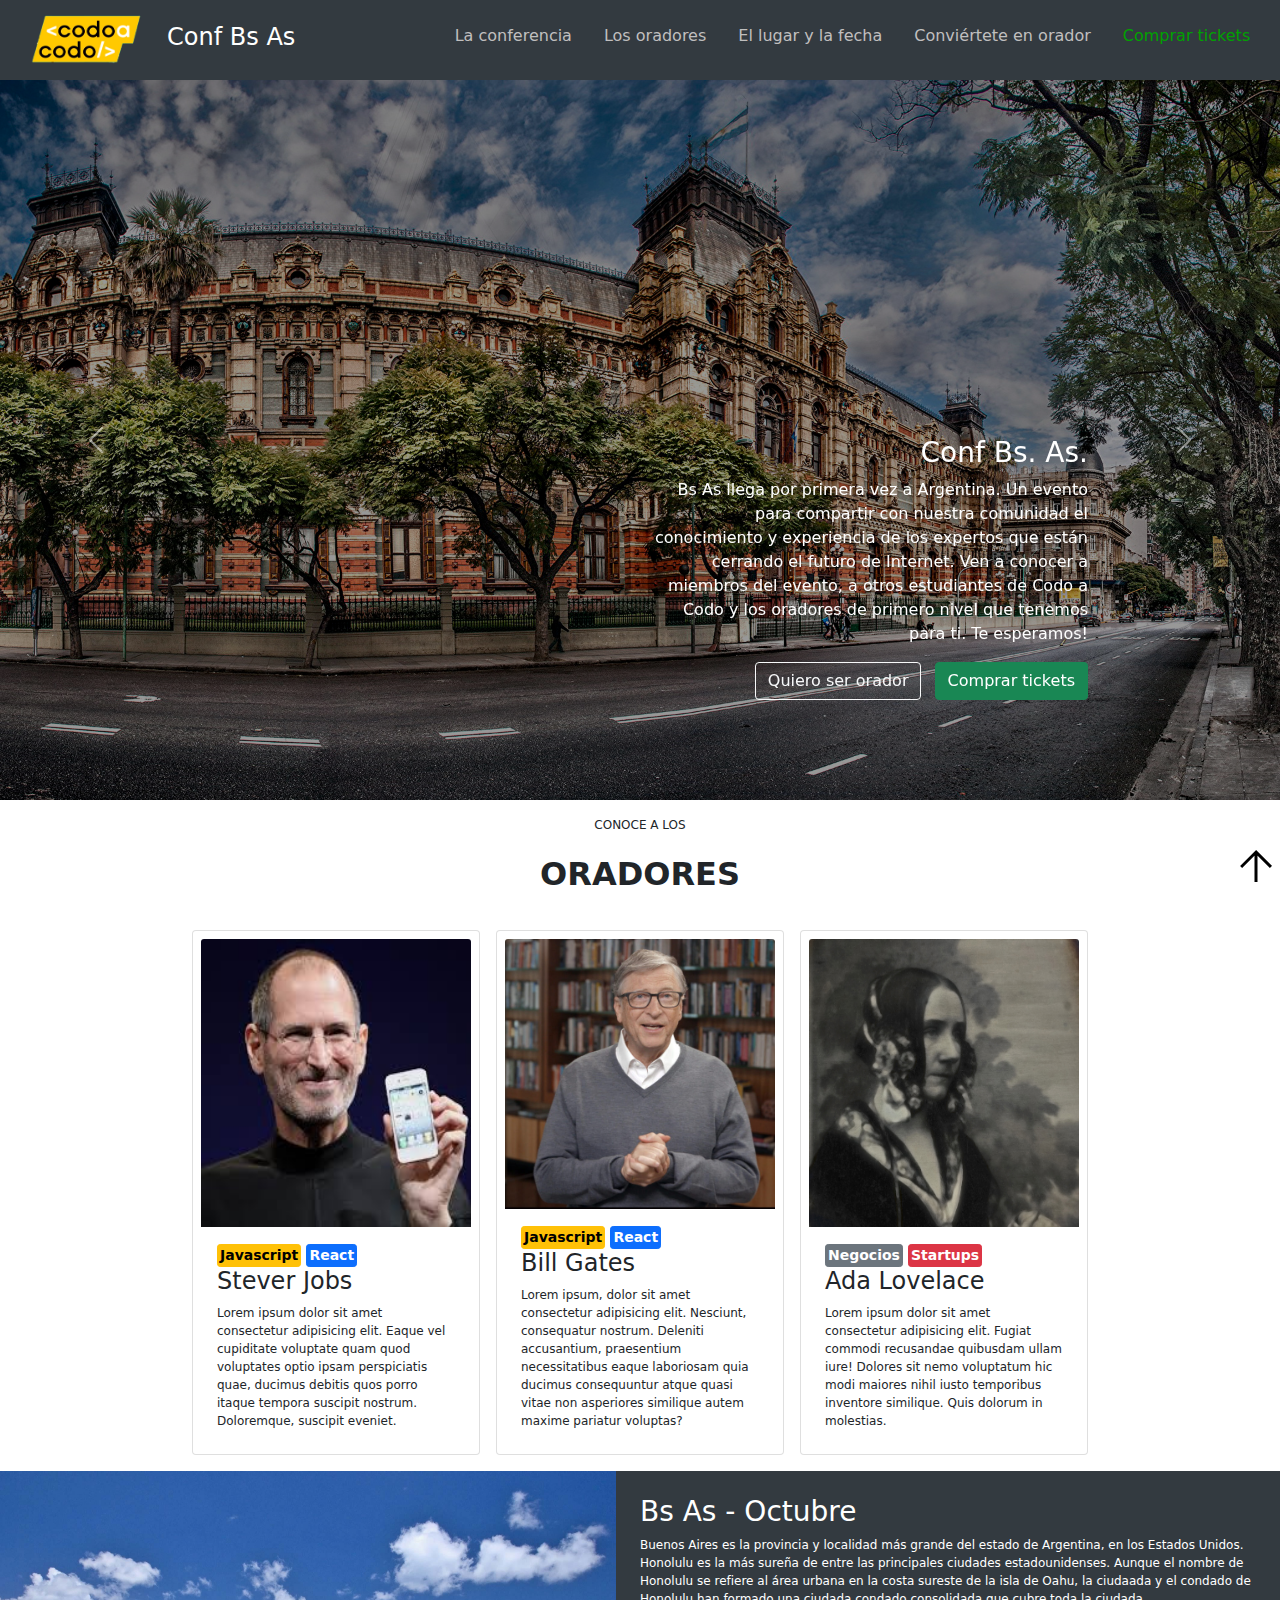
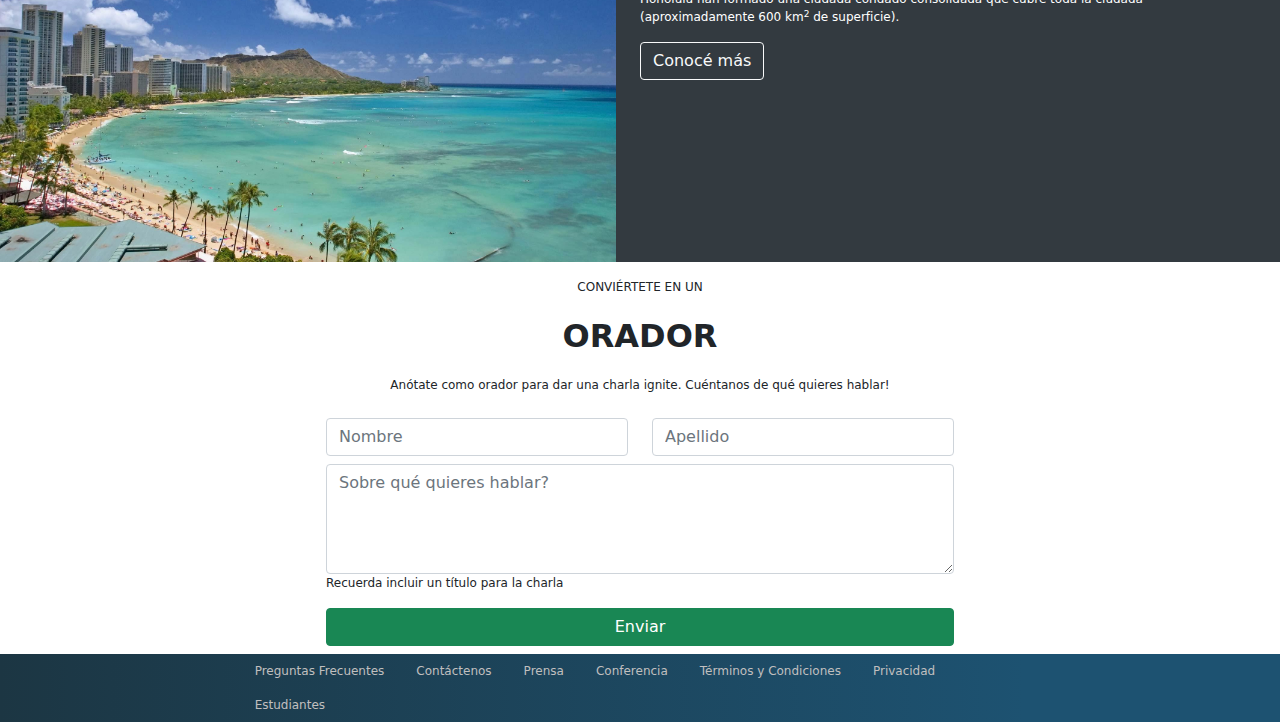
==== commit b0f59571: "v.RC-01-Agrego el css" ====
--- a/index.html
+++ b/index.html
@@ -278,7 +278,7 @@
     <footer>
         <div class="container-fluid colorgradiente">
             <!-- <div class="row"></div> -->
-            <div class="row mt-2 m-b-2 justify-content-center">
+            <div class="row mt-2 m-b-2 justify-content-center mx-auto px-2"> <!-- mx-auto: centra, px-2: aumenta autom padding * .5 -->
                 <div class="col-xs-12 col-md-8 justify-content-center fuenteBlanca fuentexs">
                     <ul class="nav">
                         <li class="nav-item text-white">            
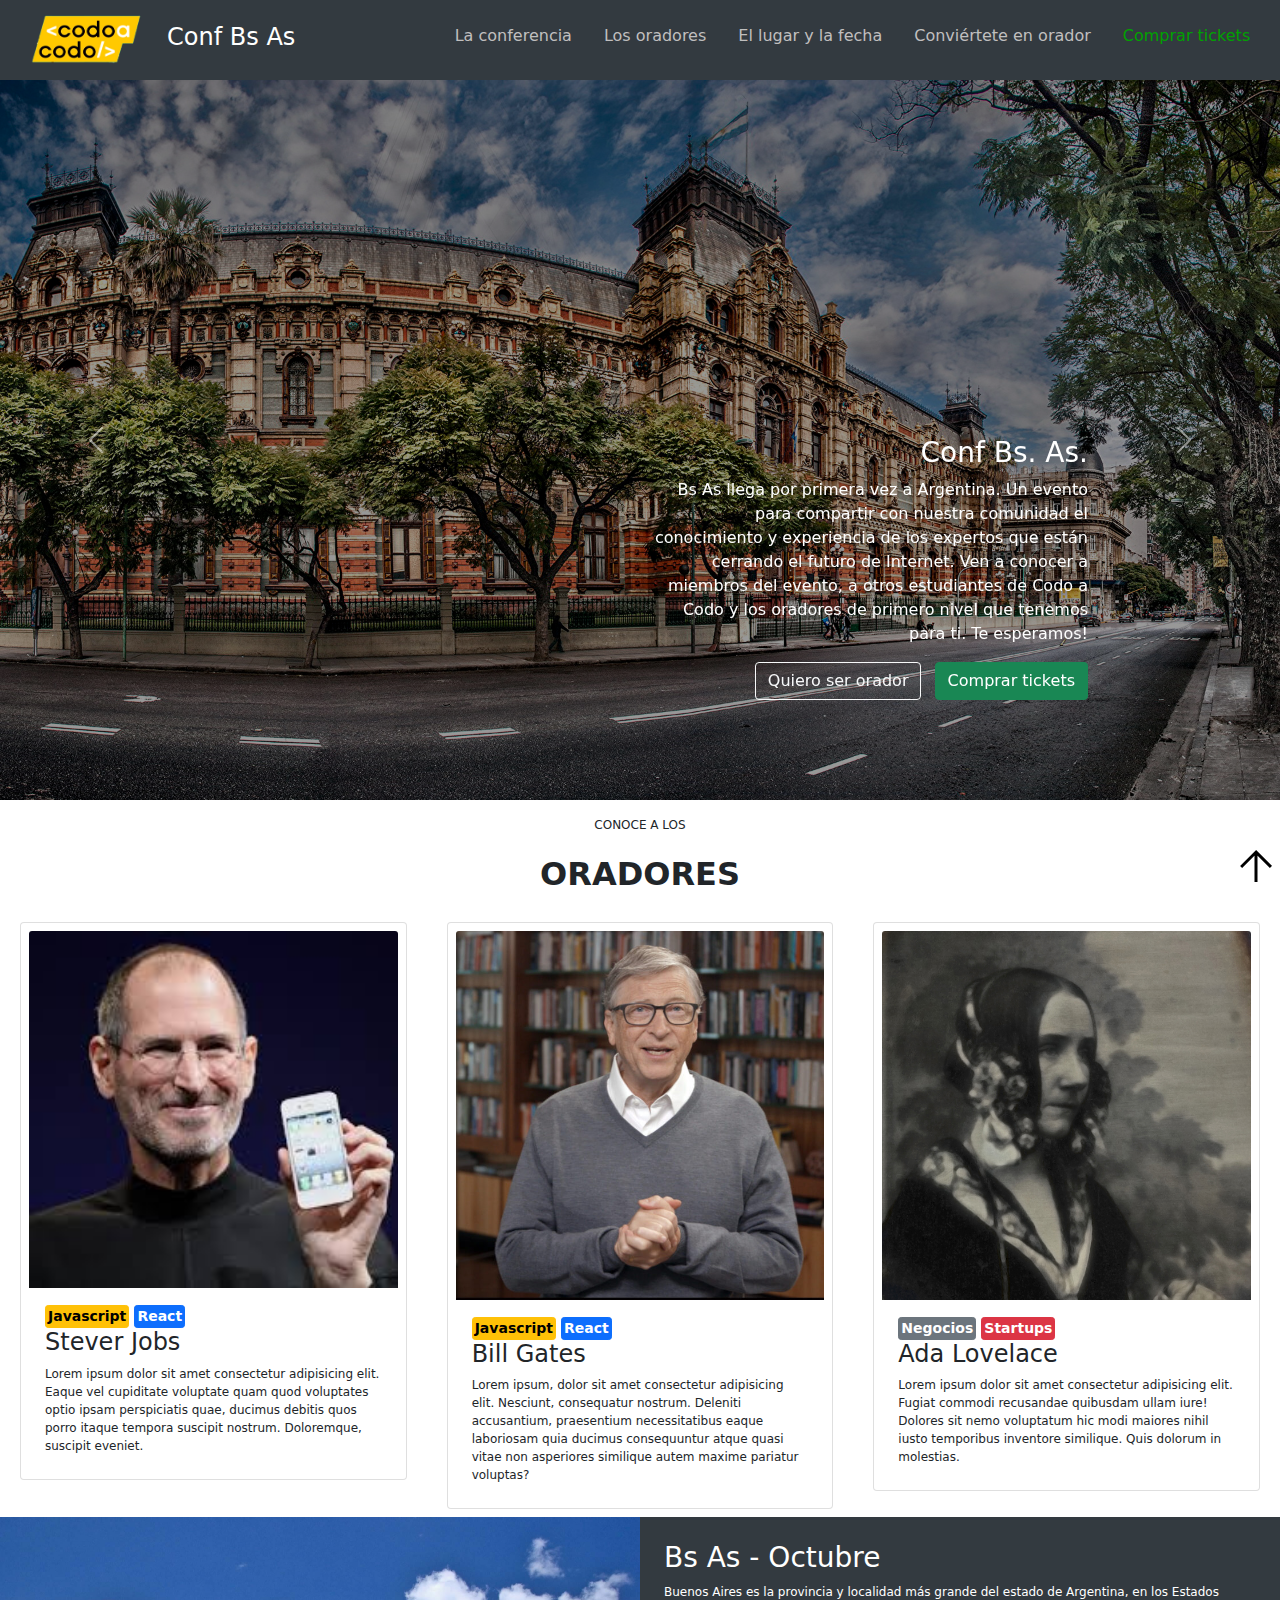
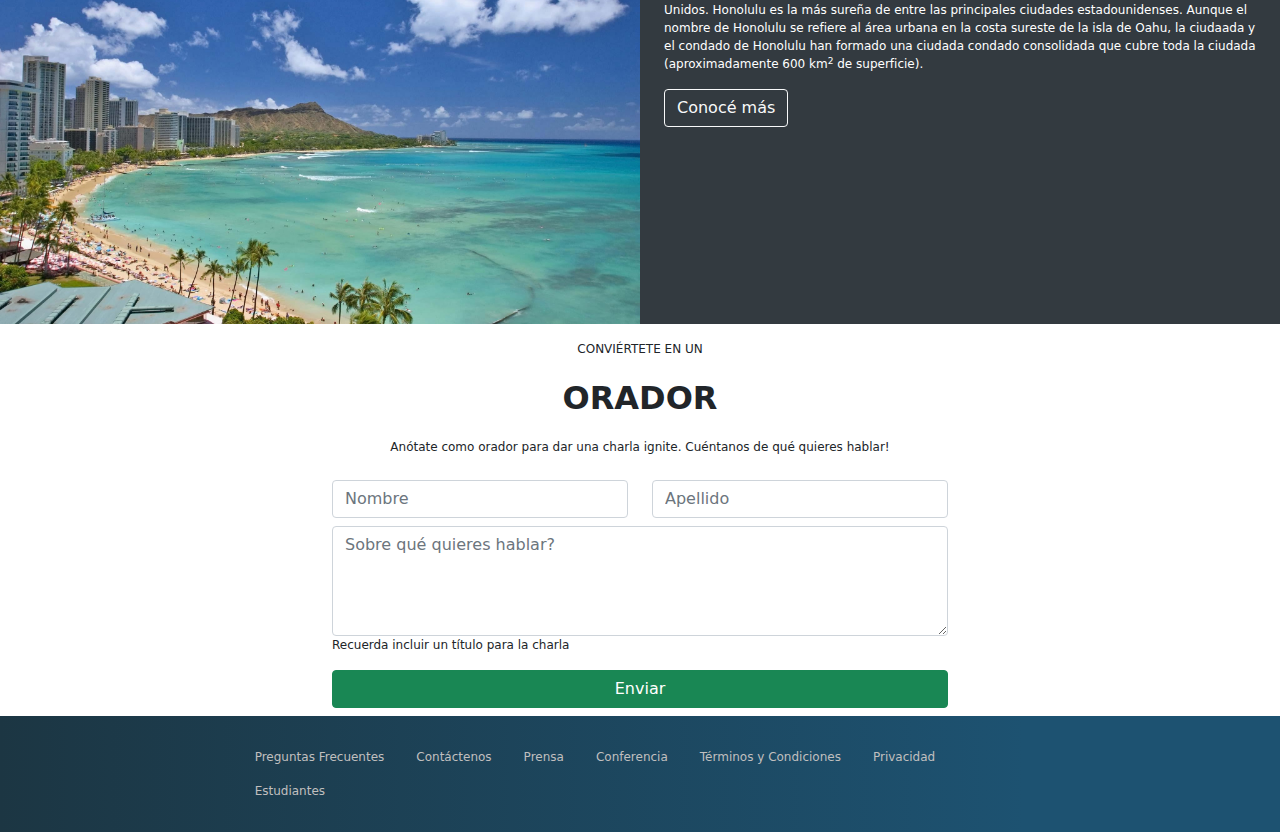
==== commit 038e96c1: "CaC-22035-TP-4-Javascript" ====
--- a/index.html
+++ b/index.html
@@ -7,9 +7,10 @@
     <link rel="stylesheet" href="bootstrap-5.1.3-dist/css/bootstrap.min.css">
     <link rel="stylesheet" href="css/estilos.css">
     <title>CaC22035-PHP-TP-Integradror</title>
+    <link rel="shortcut icon" href="favicon.png">
 </head>
 <body>
-    <!-- PHP FULL STACK - CaC 22035 - 1er C 2022 - TP Integrador Final Front End -->
+    <!-- PHP FULL STACK - CaC 22035 - 1er C 2022 - TP Integrador Final Front End y Javascript -->
     <!-- Alcance: Deberán replicar la siguiente página principal con lo visto en clase hasta el momento, se recomienda usar bootstrap.
         - Las imágenes a utilizar se encuentran en un comprimido, así como la imagen final.
         - La entrega será pegando el link de donde está alojado su trabajo, puede ser cualquiera de las siguientes alternativas ftp, servidor gratuito, github o algúna herramienta que permita alojar el trabajo.
@@ -42,7 +43,7 @@
                             <a class="nav-link" href="#convertite">Conviértete en orador</a>            
                         </li>                                    
                         <li class="nav-item">            
-                            <a class="nav-link" href="#comprar" style="color: rgb(1, 161, 1);">Comprar tickets</a>            
+                            <a class="nav-link" href="tickets.html" style="color: rgb(1, 161, 1);">Comprar tickets</a>            
                         </li>            
                     </ul>  
                 </div>
@@ -65,7 +66,7 @@
                                             <div class="col-lg-6 offset-lg-6 text-white no-filter">
                                                 <h3>Conf Bs. As.</h3>
                                                 <p class="fuentesm">Bs As llega  por primera vez a Argentina. Un evento para compartir con nuestra comunidad el conocimiento y experiencia de los expertos que están cerrando el futuro de Internet. Ven a conocer a miembros del evento, a otros estudiantes de Codo a Codo y los oradores de primero nivel que tenemos para ti. Te esperamos!</p>
-                                                <p><a class="btn btn-outline-light mb-3" href="#convertite">Quiero ser orador</a> <a class="btn btn-success ms-2 mb-3" href="#comprar">Comprar tickets</a></p>
+                                                <p><a class="btn btn-outline-light mb-3" href="#convertite">Quiero ser orador</a> <a class="btn btn-success ms-2 mb-3" href="tickets.html">Comprar tickets</a></p>
                                             </div>
                                         </div>
                                     </div>
@@ -79,7 +80,7 @@
                                             <div class="col-lg-6 offset-lg-6 text-white no-filter">
                                                 <h3>Conf Bs. As.</h3>
                                                 <p>Bs As llega  por primera vez a Argentina. Un evento para compartir con nuestra comunidad el conocimiento y experiencia de los expertos que están cerrando el futuro de Internet. Ven a conocer a miembros del evento, a otros estudiantes de Codo a Codo y los oradores de primero nivel que tenemos para ti. Te esperamos!</p>
-                                                <p><a class="btn btn-outline-light mb-3" href="#convertite">Quiero ser orador</a> <a class="btn btn-success ms-2 mb-3" href="#comprar">Comprar tickets</a></p>
+                                                <p><a class="btn btn-outline-light mb-3" href="#convertite">Quiero ser orador</a> <a class="btn btn-success ms-2 mb-3" href="tickets.html">Comprar tickets</a></p>
                                             </div>
                                         </div>
                                     </div>
@@ -93,7 +94,7 @@
                                             <div class="col-lg-6 offset-lg-6 text-white no-filter">
                                                 <h3>Conf Bs. As.</h3>
                                                 <p>Bs As llega  por primera vez a Argentina. Un evento para compartir con nuestra comunidad el conocimiento y experiencia de los expertos que están cerrando el futuro de Internet. Ven a conocer a miembros del evento, a otros estudiantes de Codo a Codo y los oradores de primero nivel que tenemos para ti. Te esperamos!</p>
-                                                <p><a class="btn btn-outline-light mb-3" href="#convertite">Quiero ser orador</a> <a class="btn btn-success ms-2 mb-3" href="#comprar">Comprar tickets</a></p>
+                                                <p><a class="btn btn-outline-light mb-3" href="#convertite">Quiero ser orador</a> <a class="btn btn-success ms-2 mb-3" href="tickets.html">Comprar tickets</a></p>
                                             </div>
                                         </div>
                                     </div>
@@ -107,7 +108,7 @@
                                             <div class="col-lg-6 offset-lg-6 text-white no-filter">
                                                 <h3>Conf Bs. As.</h3>
                                                 <p>Bs As llega  por primera vez a Argentina. Un evento para compartir con nuestra comunidad el conocimiento y experiencia de los expertos que están cerrando el futuro de Internet. Ven a conocer a miembros del evento, a otros estudiantes de Codo a Codo y los oradores de primero nivel que tenemos para ti. Te esperamos!</p>
-                                                <p><a class="btn btn-outline-light mb-3" href="#convertite">Quiero ser orador</a> <a class="btn btn-success ms-2 mb-3" href="#comprar">Comprar tickets</a></p>
+                                                <p><a class="btn btn-outline-light mb-3" href="#convertite">Quiero ser orador</a> <a class="btn btn-success ms-2 mb-3" href="tickets.html">Comprar tickets</a></p>
                                             </div>
                                         </div>
                                     </div>
@@ -121,7 +122,7 @@
                                             <div class="col-lg-6 offset-lg-6 text-white no-filter">
                                                 <h3>Conf Bs. As.</h3>
                                                 <p>Bs As llega  por primera vez a Argentina. Un evento para compartir con nuestra comunidad el conocimiento y experiencia de los expertos que están cerrando el futuro de Internet. Ven a conocer a miembros del evento, a otros estudiantes de Codo a Codo y los oradores de primero nivel que tenemos para ti. Te esperamos!</p>
-                                                <p><a class="btn btn-outline-light mb-3" href="#convertite">Quiero ser orador</a> <a class="btn btn-success ms-2 mb-3" href="#comprar">Comprar tickets</a></p>
+                                                <p><a class="btn btn-outline-light mb-3" href="#convertite">Quiero ser orador</a> <a class="btn btn-success ms-2 mb-3" href="tickets.html">Comprar tickets</a></p>
                                             </div>
                                         </div>
                                     </div>
@@ -135,7 +136,7 @@
                                             <div class="col-lg-6 offset-lg-6 text-white no-filter">
                                                 <h3>Conf Bs. As.</h3>
                                                 <p>Bs As llega  por primera vez a Argentina. Un evento para compartir con nuestra comunidad el conocimiento y experiencia de los expertos que están cerrando el futuro de Internet. Ven a conocer a miembros del evento, a otros estudiantes de Codo a Codo y los oradores de primero nivel que tenemos para ti. Te esperamos!</p>
-                                                <p><a class="btn btn-outline-light mb-3" href="#convertite">Quiero ser orador</a> <a class="btn btn-success ms-2 mb-3" href="#comprar">Comprar tickets</a></p>
+                                                <p><a class="btn btn-outline-light mb-3" href="#convertite">Quiero ser orador</a> <a class="btn btn-success ms-2 mb-3" href="tickets.html">Comprar tickets</a></p>
                                             </div>
                                         </div>
                                     </div>
@@ -161,55 +162,64 @@
             <div class="row justify-content-center">
                 <div class="col d-flex justify-content-center pt-0 fuentemd"><p>ORADORES</p></div>
             </div>                
-                <div class="row">
-                    <!-- Como solo tengo que pegar el codigo, linkeo las imagenes de los Cards:
-                            imagen HTML5: https://disenowebakus.net/imagenes/articulos/html5.jpg
-                            imagen CSS3: https://www.alexmedina.net/wp-content/uploads/2020/08/css_blog.png
-                            imagen BOOSTRAP: https://marcosaguilar.es/wp-content/uploads/2019/08/bootstrap-social-share.png
-                    -->              
-                    <!-- <div class="card-group"> -->
-                    <div class="container w-75 d-flex p-2 mx-auto justify-content-sm-center">
-                        <!-- <div class="card" style="width: 100%; height: 50%;"> -->
-                        <div class="card p-2 m-2 " style="width: 18rem;">
-                            <!-- .img-fluid: hace q imagen entre en una celda de la grid donde esta inserta -->
-                            <img src="img/orador_steve.jpg" class="card-img-top img-fluid" style="width: 100%; height:100%;" alt="Orador Steve Jobs">            
-                            <div class="card-body">     
-                                <button type="button" class="btn btn-warning btn-sm buttom_bajo">Javascript</button> 
-                                <button type="button" class="btn btn-primary btn-sm buttom_bajo">React</button>     
-                                <h4 class="card-title">Stever Jobs</h4>            
-                                <p class="card-text fuentexs">Lorem ipsum dolor sit amet consectetur adipisicing elit. Eaque vel cupiditate voluptate quam quod voluptates optio ipsam perspiciatis quae, ducimus debitis quos porro itaque tempora suscipit nostrum. Doloremque, suscipit eveniet.</p>          
-                            </div>            
+            <div class="row">
+                <!-- Como solo tengo que pegar el codigo, linkeo las imagenes de los Cards:
+                        imagen HTML5: https://disenowebakus.net/imagenes/articulos/html5.jpg
+                        imagen CSS3: https://www.alexmedina.net/wp-content/uploads/2020/08/css_blog.png
+                        imagen BOOSTRAP: https://marcosaguilar.es/wp-content/uploads/2019/08/bootstrap-social-share.png
+                -->              
+                <!-- <div class="card-group"> -->
+                <!-- 20220529: <div class="container w-75 d-flex p-2 mx-auto justify-content-sm-center"> -->
+                <div class="col-xs-12 col-sm-6 col-md-4">
+                    <!-- <div class="card" style="width: 100%; height: 50%;"> -->
+                    <div class="card p-2 m-2 "> <!-- 20220529: style="width: 18rem;"> -->
+                        <!-- .img-fluid: hace q imagen entre en una celda de la grid donde esta inserta -->
+                        <img src="img/orador_steve.jpg" class="card-img-top img-fluid" style="width: 100%; height:100%;" alt="Orador Steve Jobs">            
+                        <div class="card-body">     
+                            <button type="button" class="btn btn-warning btn-sm buttom_bajo">Javascript</button> 
+                            <button type="button" class="btn btn-primary btn-sm buttom_bajo">React</button>     
+                            <h4 class="card-title">Stever Jobs</h4>            
+                            <p class="card-text fuentexs">Lorem ipsum dolor sit amet consectetur adipisicing elit. Eaque vel cupiditate voluptate quam quod voluptates optio ipsam perspiciatis quae, ducimus debitis quos porro itaque tempora suscipit nostrum. Doloremque, suscipit eveniet.</p>          
+                        </div>            
+                    </div>   
+
+                </div>
+                <div class="col-xs-12 col-sm-6 col-md-4">
+
+                    <!-- <div class="card" style="width:100%; height: 50%;"> -->
+                    <div class="card p-2 m-2 "> <!-- 20220529: style="width: 18rem;"> -->
+                        <img src="img/orador_bill.jpg" class="card-img-top img-fluid" style="width: 100%; height:100%;"  alt="Orador Bill Gates">            
+                        <div class="card-body">          
+                            <button type="button" class="btn btn-warning btn-sm buttom_bajo">Javascript</button> 
+                            <button type="button" class="btn btn-primary btn-sm buttom_bajo">React</button>         
+                            <h4 class="card-title">Bill Gates</h4>            
+                            <p class="card-text fuentexs">Lorem ipsum, dolor sit amet consectetur adipisicing elit. Nesciunt, consequatur nostrum. Deleniti accusantium, praesentium necessitatibus eaque laboriosam quia ducimus consequuntur atque quasi vitae non asperiores similique autem maxime pariatur voluptas?</p>          
+                        </div>    
+                    </div>
+
+                </div>
+                <div class="col-xs-12 col-sm-6 col-md-4">
+                    
+                    <!-- <div class="card" style="width: 100%; height: 50%;"> -->
+                    <div class="card p-2 m-2 cardFondo"> <!-- 20220529: style="width: 18rem;"> -->
+                        <img src="img/orador_ada.jpeg" class="card-img-top img-fluid" style="width: 100%; height:100%;" alt="Oradora Ada">            
+                        <div class="card-body">         
+                            <button type="button" class="btn btn-secondary btn-sm buttom_bajo">Negocios</button> 
+                            <button type="button" class="btn btn-danger btn-sm buttom_bajo">Startups</button>          
+                            <h4 class="card-title">Ada Lovelace</h4>            
+                            <p class="card-text fuentexs">Lorem ipsum dolor sit amet consectetur adipisicing elit. Fugiat commodi recusandae quibusdam ullam iure! Dolores sit nemo voluptatum hic modi maiores nihil iusto temporibus inventore similique. Quis dolorum in molestias.</p>          
                         </div>   
-                        <!-- <div class="card" style="width:100%; height: 50%;"> -->
-                        <div class="card p-2 m-2 " style="width: 18rem;">
-                            <img src="img/orador_bill.jpg" class="card-img-top img-fluid" style="width: 100%; height:100%;"  alt="Orador Bill Gates">            
-                            <div class="card-body">          
-                                <button type="button" class="btn btn-warning btn-sm buttom_bajo">Javascript</button> 
-                                <button type="button" class="btn btn-primary btn-sm buttom_bajo">React</button>         
-                                <h4 class="card-title">Bill Gates</h4>            
-                                <p class="card-text fuentexs">Lorem ipsum, dolor sit amet consectetur adipisicing elit. Nesciunt, consequatur nostrum. Deleniti accusantium, praesentium necessitatibus eaque laboriosam quia ducimus consequuntur atque quasi vitae non asperiores similique autem maxime pariatur voluptas?</p>          
-                            </div>    
-                        </div>
-                        <!-- <div class="card" style="width: 100%; height: 50%;"> -->
-                        <div class="card p-2 m-2 cardFondo" style="width: 18rem;">
-                            <img src="img/orador_ada.jpeg" class="card-img-top img-fluid" style="width: 100%; height:100%;" alt="Oradora Ada">            
-                            <div class="card-body">         
-                                <button type="button" class="btn btn-secondary btn-sm buttom_bajo">Negocios</button> 
-                                <button type="button" class="btn btn-danger btn-sm buttom_bajo">Startups</button>          
-                                <h4 class="card-title">Ada Lovelace</h4>            
-                                <p class="card-text fuentexs">Lorem ipsum dolor sit amet consectetur adipisicing elit. Fugiat commodi recusandae quibusdam ullam iure! Dolores sit nemo voluptatum hic modi maiores nihil iusto temporibus inventore similique. Quis dolorum in molestias.</p>          
-                            </div>   
-                        </div>  
-                    </div>
-                </div>
+                    </div>  
+                </div>
+            </div>
             <!-- </div> -->
             <!-- <div class="row" id="lugaryfecha">   PANTALLA DIVIDIDA -->
         
-            <divc class="row" id="lugaryfecha">
-                <div class="col m-0 p-0">
+            <div class="row" id="lugaryfecha">
+                <div class="col-md-6 col-sm-12 m-0 p-0">
                     <img src="img/pantalladividida_honolulu.jpg" class="img-fluid" style="width: 100%; height:100%;" alt="Fecha y Hora">
                 </div>
-                <div class="col m-0 p-4 text-white colorFondo">
+                <div class="col-md-6 col-sm-12 m-0 p-4 text-white colorFondo">
                         <h3>Bs As - Octubre</h3>
                         <p class="fuentexs">Buenos Aires es la provincia y localidad más grande del estado de Argentina, en los Estados Unidos. Honolulu es la más sureña de entre las principales ciudades estadounidenses. Aunque el nombre de Honolulu se refiere al área urbana en la costa sureste de la isla de Oahu, la ciudaada y el condado de Honolulu han formado una ciudada condado consolidada que cubre toda la ciudada (aproximadamente 600 km<sup>2</sup> de superficie).</p>
                         <p><a class="btn btn-outline-light mb-3" href="">Conocé más</a></p>        
@@ -278,8 +288,9 @@
     <footer>
         <div class="container-fluid colorgradiente">
             <!-- <div class="row"></div> -->
-            <div class="row mt-2 m-b-2 justify-content-center mx-auto px-2"> <!-- mx-auto: centra, px-2: aumenta autom padding * .5 -->
-                <div class="col-xs-12 col-md-8 justify-content-center fuenteBlanca fuentexs">
+            <div class="row mt-2 m-b-2 justify-content-center mx-auto px-2 py-4"> <!-- mx-auto: centra, px-2: aumenta autom padding * .5 -->
+                <!-- <div class="col-xs-12 col-md-8 justify-content-center fuenteBlanca fuentexs"> -->
+                <div class="col-xs-12 col-sm-8 justify-content-center fuenteBlanca fuentexs">
                     <ul class="nav">
                         <li class="nav-item text-white">            
                         <a class="nav-link active" href="#">Preguntas Frecuentes</a>            
@@ -307,11 +318,7 @@
             </div>
         </div>
         <!-- <div class="row"></div> -->
-    </footer>
-
-    
-
-   
+    </footer>   
 
     <script src="bootstrap-5.1.3-dist/js/bootstrap.min.js"></script>     
 </body>
